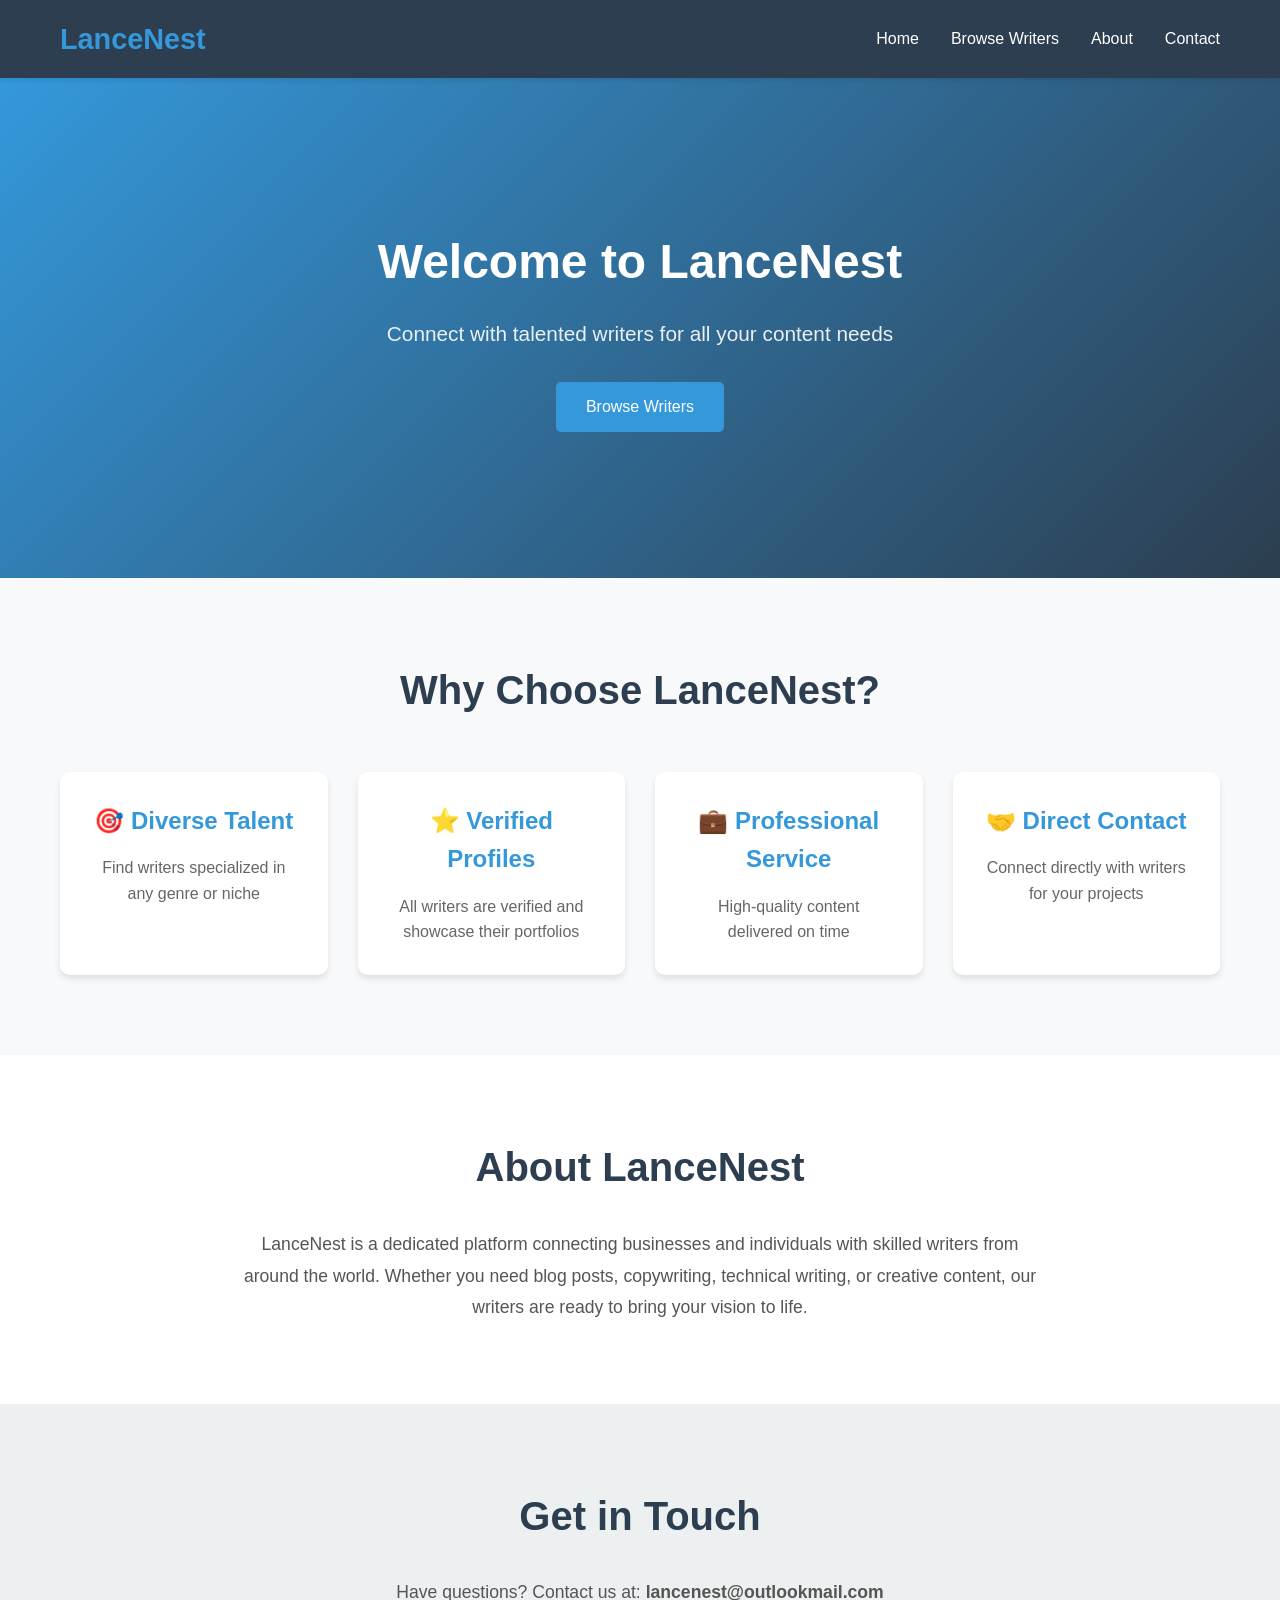
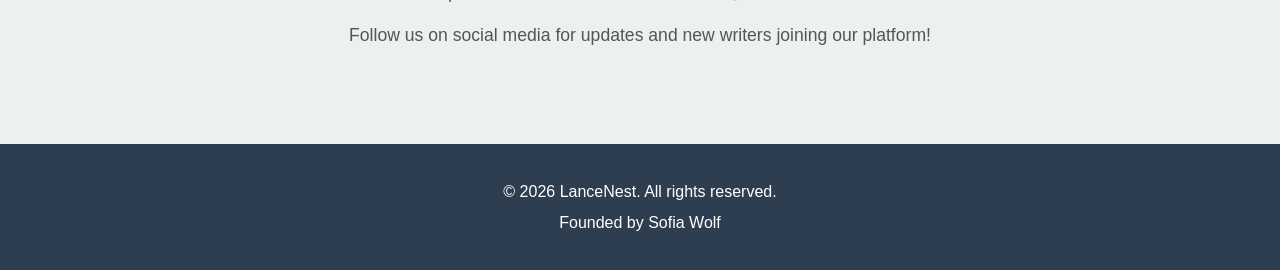
==== index.html @ f26f3355 "Initial LanceNest website - Complete freelancer platform for writers" ====
<!DOCTYPE html>
<html lang="en">
<head>
    <meta charset="UTF-8">
    <meta name="viewport" content="width=device-width, initial-scale=1.0">
    <title>LanceNest - Find Your Perfect Writer</title>
    <link rel="stylesheet" href="styles.css">
</head>
<body>
    <!-- Navigation -->
    <nav class="navbar">
        <div class="container">
            <div class="logo">LanceNest</div>
            <ul class="nav-links">
                <li><a href="#home">Home</a></li>
                <li><a href="writers.html">Browse Writers</a></li>
                <li><a href="#about">About</a></li>
                <li><a href="#contact">Contact</a></li>
            </ul>
        </div>
    </nav>

    <!-- Hero Section -->
    <section class="hero" id="home">
        <div class="hero-content">
            <h1>Welcome to LanceNest</h1>
            <p>Connect with talented writers for all your content needs</p>
            <a href="writers.html" class="btn btn-primary">Browse Writers</a>
        </div>
    </section>

    <!-- Features Section -->
    <section class="features">
        <div class="container">
            <h2>Why Choose LanceNest?</h2>
            <div class="features-grid">
                <div class="feature-card">
                    <h3>🎯 Diverse Talent</h3>
                    <p>Find writers specialized in any genre or niche</p>
                </div>
                <div class="feature-card">
                    <h3>⭐ Verified Profiles</h3>
                    <p>All writers are verified and showcase their portfolios</p>
                </div>
                <div class="feature-card">
                    <h3>💼 Professional Service</h3>
                    <p>High-quality content delivered on time</p>
                </div>
                <div class="feature-card">
                    <h3>🤝 Direct Contact</h3>
                    <p>Connect directly with writers for your projects</p>
                </div>
            </div>
        </div>
    </section>

    <!-- About Section -->
    <section class="about" id="about">
        <div class="container">
            <h2>About LanceNest</h2>
            <p>LanceNest is a dedicated platform connecting businesses and individuals with skilled writers from around the world. Whether you need blog posts, copywriting, technical writing, or creative content, our writers are ready to bring your vision to life.</p>
        </div>
    </section>

    <!-- Contact Section -->
    <section class="contact" id="contact">
        <div class="container">
            <h2>Get in Touch</h2>
            <p>Have questions? Contact us at: <strong>lancenest@outlookmail.com</strong></p>
            <p>Follow us on social media for updates and new writers joining our platform!</p>
        </div>
    </section>

    <!-- Footer -->
    <footer class="footer">
        <div class="container">
            <p>&copy; 2026 LanceNest. All rights reserved.</p>
            <p>Founded by Sofia Wolf</p>
        </div>
    </footer>
</body>
</html>
---- styles.css ----
* {
    margin: 0;
    padding: 0;
    box-sizing: border-box;
}

body {
    font-family: 'Segoe UI', Tahoma, Geneva, Verdana, sans-serif;
    line-height: 1.6;
    color: #333;
}

.container {
    max-width: 1200px;
    margin: 0 auto;
    padding: 0 20px;
}

/* Navigation */
.navbar {
    background-color: #2c3e50;
    color: white;
    padding: 1rem 0;
    position: sticky;
    top: 0;
    z-index: 100;
    box-shadow: 0 2px 5px rgba(0,0,0,0.1);
}

.navbar .container {
    display: flex;
    justify-content: space-between;
    align-items: center;
}

.logo {
    font-size: 1.8rem;
    font-weight: bold;
    color: #3498db;
}

.nav-links {
    display: flex;
    list-style: none;
    gap: 2rem;
}

.nav-links a {
    color: white;
    text-decoration: none;
    transition: color 0.3s;
}

.nav-links a:hover {
    color: #3498db;
}

/* Hero Section */
.hero {
    background: linear-gradient(135deg, #3498db 0%, #2c3e50 100%);
    color: white;
    padding: 100px 20px;
    text-align: center;
    min-height: 500px;
    display: flex;
    align-items: center;
    justify-content: center;
}

.hero-content h1 {
    font-size: 3rem;
    margin-bottom: 1rem;
}

.hero-content p {
    font-size: 1.3rem;
    margin-bottom: 2rem;
    opacity: 0.9;
}

/* Buttons */
.btn {
    padding: 12px 30px;
    border: none;
    border-radius: 5px;
    cursor: pointer;
    text-decoration: none;
    font-size: 1rem;
    transition: all 0.3s;
    display: inline-block;
}

.btn-primary {
    background-color: #3498db;
    color: white;
}

.btn-primary:hover {
    background-color: #2980b9;
    transform: translateY(-2px);
}

.btn-secondary {
    background-color: #e74c3c;
    color: white;
}

.btn-secondary:hover {
    background-color: #c0392b;
}

/* Features Section */
.features {
    padding: 80px 20px;
    background-color: #f8f9fa;
}

.features h2 {
    text-align: center;
    font-size: 2.5rem;
    margin-bottom: 50px;
    color: #2c3e50;
}

.features-grid {
    display: grid;
    grid-template-columns: repeat(auto-fit, minmax(250px, 1fr));
    gap: 30px;
}

.feature-card {
    background: white;
    padding: 30px;
    border-radius: 10px;
    text-align: center;
    box-shadow: 0 4px 6px rgba(0,0,0,0.1);
    transition: transform 0.3s;
}

.feature-card:hover {
    transform: translateY(-10px);
}

.feature-card h3 {
    font-size: 1.5rem;
    margin-bottom: 15px;
    color: #3498db;
}

.feature-card p {
    color: #666;
}

/* About Section */
.about {
    padding: 80px 20px;
    background-color: white;
    text-align: center;
}

.about h2 {
    font-size: 2.5rem;
    margin-bottom: 30px;
    color: #2c3e50;
}

.about p {
    font-size: 1.1rem;
    color: #555;
    max-width: 800px;
    margin: 0 auto;
    line-height: 1.8;
}

/* Contact Section */
.contact {
    padding: 80px 20px;
    background-color: #ecf0f1;
    text-align: center;
}

.contact h2 {
    font-size: 2.5rem;
    margin-bottom: 30px;
    color: #2c3e50;
}

.contact p {
    font-size: 1.1rem;
    color: #555;
    margin-bottom: 15px;
}

/* Search Section */
.search-section {
    padding: 40px 20px;
    background-color: #f8f9fa;
    text-align: center;
}

.search-section h1 {
    font-size: 2.5rem;
    margin-bottom: 30px;
    color: #2c3e50;
}

.search-box {
    display: flex;
    gap: 10px;
    justify-content: center;
    flex-wrap: wrap;
    max-width: 800px;
    margin: 0 auto;
}

.search-input,
.category-filter {
    padding: 12px 20px;
    border: 2px solid #ddd;
    border-radius: 5px;
    font-size: 1rem;
    transition: border-color 0.3s;
}

.search-input {
    flex: 1;
    min-width: 200px;
}

.search-input:focus,
.category-filter:focus {
    outline: none;
    border-color: #3498db;
}

/* Writers Section */
.writers-section {
    padding: 40px 20px;
    min-height: 400px;
}

.writers-grid {
    display: grid;
    grid-template-columns: repeat(auto-fill, minmax(300px, 1fr));
    gap: 30px;
}

.writer-card {
    background: white;
    border-radius: 10px;
    box-shadow: 0 4px 6px rgba(0,0,0,0.1);
    overflow: hidden;
    transition: transform 0.3s, box-shadow 0.3s;
}

.writer-card:hover {
    transform: translateY(-10px);
    box-shadow: 0 8px 12px rgba(0,0,0,0.15);
}

.writer-header {
    background: linear-gradient(135deg, #3498db 0%, #2c3e50 100%);
    color: white;
    padding: 30px 20px;
    text-align: center;
}

.writer-avatar {
    width: 80px;
    height: 80px;
    border-radius: 50%;
    background-color: #ecf0f1;
    margin: 0 auto 15px;
    display: flex;
    align-items: center;
    justify-content: center;
    font-size: 2.5rem;
}

.writer-name {
    font-size: 1.5rem;
    margin-bottom: 5px;
}

.writer-specialty {
    font-size: 0.9rem;
    opacity: 0.9;
    font-weight: 500;
}

.writer-body {
    padding: 20px;
}

.writer-bio {
    color: #666;
    font-size: 0.95rem;
    margin-bottom: 15px;
    line-height: 1.6;
}

.writer-info {
    margin-bottom: 15px;
    padding-bottom: 15px;
    border-bottom: 1px solid #eee;
}

.writer-info label {
    font-weight: bold;
    color: #2c3e50;
    display: block;
    margin-bottom: 5px;
}

.writer-info span {
    color: #555;
}

.writer-categories {
    margin-bottom: 15px;
}

.category-tag {
    display: inline-block;
    background-color: #ecf0f1;
    color: #2c3e50;
    padding: 5px 12px;
    border-radius: 20px;
    font-size: 0.85rem;
    margin-right: 5px;
    margin-bottom: 5px;
}

.writer-footer {
    display: flex;
    gap: 10px;
    padding-top: 15px;
    border-top: 1px solid #eee;
}

.btn-contact {
    flex: 1;
    padding: 10px;
    text-align: center;
    font-size: 0.9rem;
}

.btn-contact a {
    text-decoration: none;
    color: white;
}

/* Footer */
.footer {
    background-color: #2c3e50;
    color: white;
    text-align: center;
    padding: 30px 20px;
}

.footer p {
    margin: 5px 0;
}

/* Responsive Design */
@media (max-width: 768px) {
    .hero-content h1 {
        font-size: 2rem;
    }

    .nav-links {
        gap: 1rem;
    }

    .search-box {
        flex-direction: column;
    }

    .search-input {
        min-width: 100%;
    }

    .writers-grid {
        grid-template-columns: 1fr;
    }
}
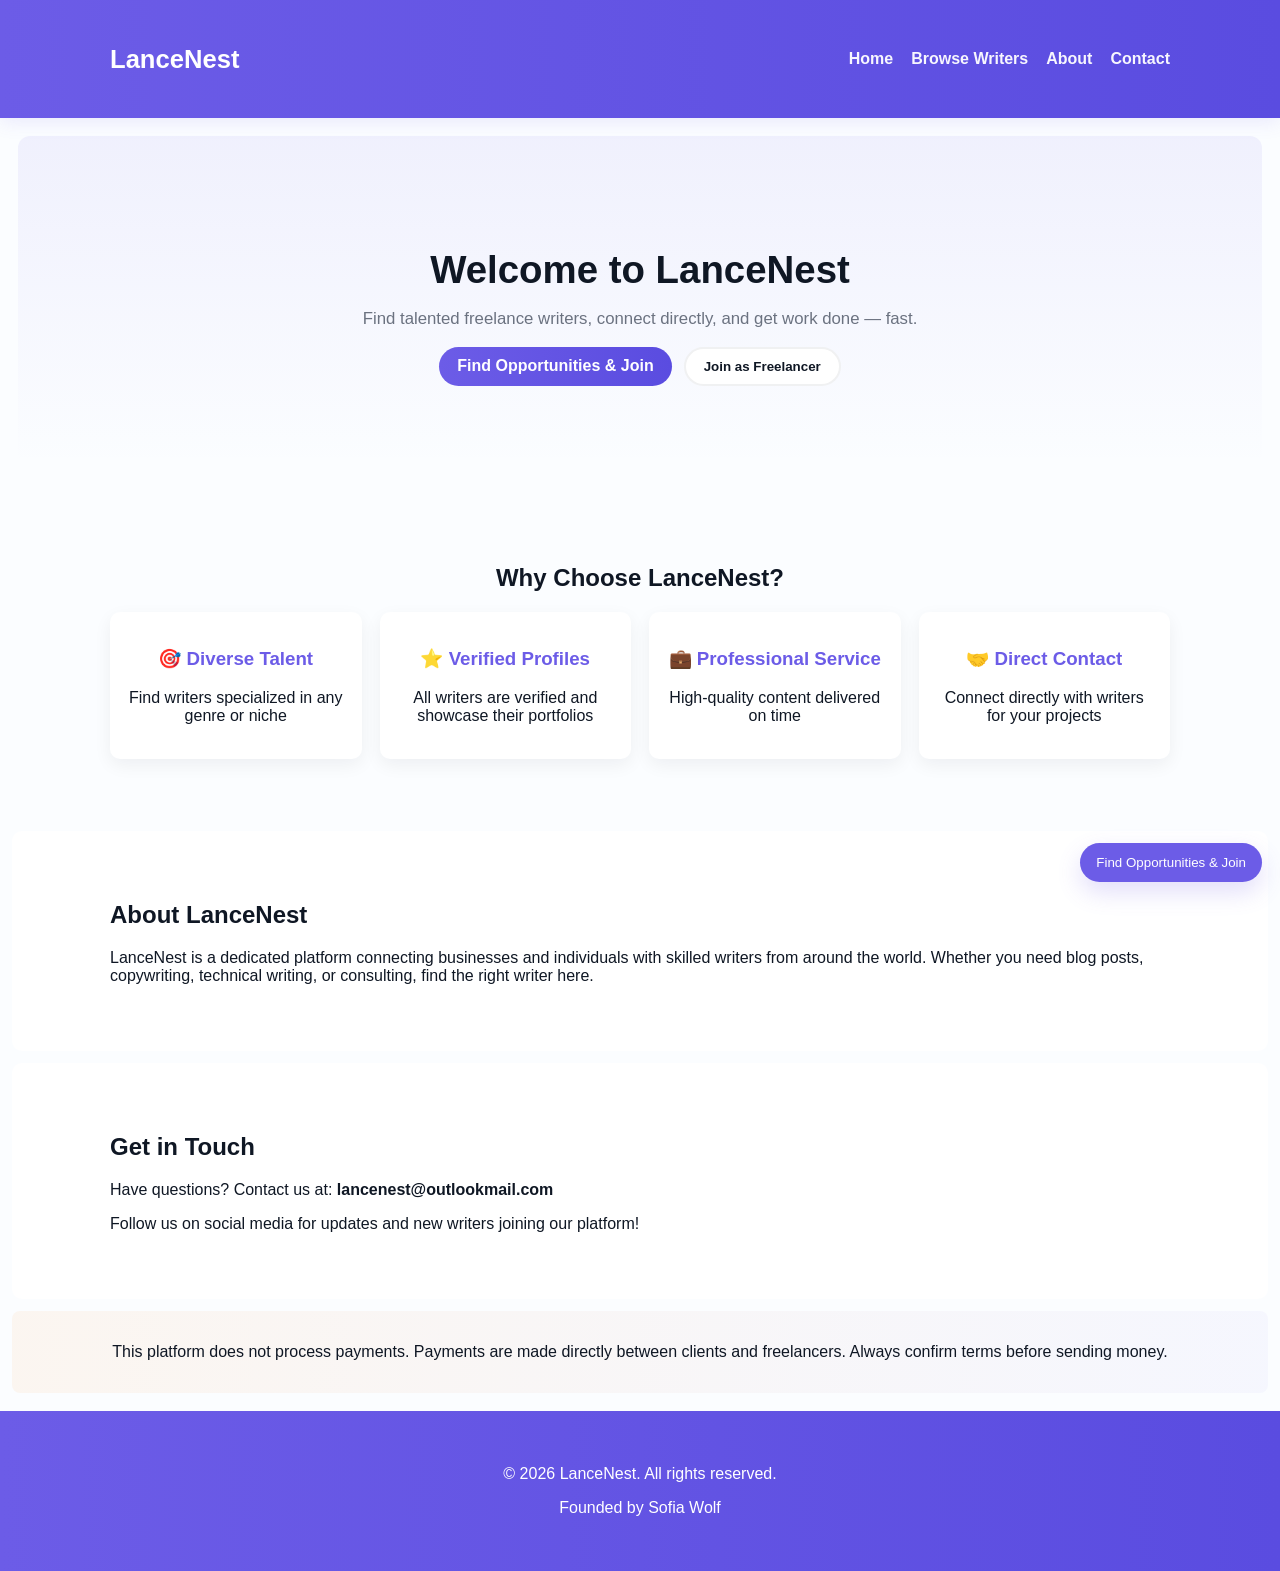
==== commit ca7ab7c5: "Add freelancer-themed hero, floating CTA, signup and contact modals, payment-methods UI, disclaimer " ====
--- a/index.html
+++ b/index.html
@@ -24,8 +24,11 @@
     <section class="hero" id="home">
         <div class="hero-content">
             <h1>Welcome to LanceNest</h1>
-            <p>Connect with talented writers for all your content needs</p>
-            <a href="writers.html" class="btn btn-primary">Browse Writers</a>
+            <p class="lead">Find talented freelance writers, connect directly, and get work done — fast.</p>
+            <div class="hero-ctas">
+                <a href="writers.html" class="btn btn-primary">Find Opportunities &amp; Join</a>
+                <button class="btn btn-ghost" id="cta-signup">Join as Freelancer</button>
+            </div>
         </div>
     </section>
 
@@ -58,7 +61,7 @@
     <section class="about" id="about">
         <div class="container">
             <h2>About LanceNest</h2>
-            <p>LanceNest is a dedicated platform connecting businesses and individuals with skilled writers from around the world. Whether you need blog posts, copywriting, technical writing, or creative content, our writers are ready to bring your vision to life.</p>
+            <p>LanceNest is a dedicated platform connecting businesses and individuals with skilled writers from around the world. Whether you need blog posts, copywriting, technical writing, or consulting, find the right writer here.</p>
         </div>
     </section>
 
@@ -71,6 +74,11 @@
         </div>
     </section>
 
+    <!-- Disclaimer Banner -->
+    <div class="disclaimer-banner">
+        <div class="container">This platform does not process payments. Payments are made directly between clients and freelancers. Always confirm terms before sending money.</div>
+    </div>
+
     <!-- Footer -->
     <footer class="footer">
         <div class="container">
@@ -78,5 +86,28 @@
             <p>Founded by Sofia Wolf</p>
         </div>
     </footer>
+
+    <!-- Floating CTA -->
+    <button id="float-cta" aria-label="Find Opportunities & Join">Find Opportunities &amp; Join</button>
+
+    <!-- Signup Modal (client-side only placeholder) -->
+    <div id="signup-modal" class="modal" aria-hidden="true">
+      <div class="modal-content" role="dialog" aria-modal="true" aria-labelledby="signup-title">
+        <button class="modal-close" id="signup-close">×</button>
+        <h3 id="signup-title">Join LanceNest</h3>
+        <p>Sign up to find opportunities or list your services. (This is a placeholder signup form.)</p>
+        <form id="signup-form">
+          <label>Email (we will contact you):</label>
+          <input type="email" id="signup-email" required placeholder="your@email.com">
+          <input type="hidden" id="signup-role" value="freelancer">
+          <div style="margin-top:12px;display:flex;gap:8px;">
+            <button type="submit" class="btn btn-primary">Join</button>
+            <button type="button" class="btn btn-ghost" id="signup-cancel">Cancel</button>
+          </div>
+        </form>
+      </div>
+    </div>
+
+    <script src="script.js"></script>
 </body>
-</html>+</html>
--- a/styles.css
+++ b/styles.css
@@ -1,386 +1,82 @@
-* {
-    margin: 0;
-    padding: 0;
-    box-sizing: border-box;
+/* Theme variables */
+:root{
+  --primary:#6C5CE7; /* indigo */
+  --accent:#FF9F43;  /* warm orange */
+  --text:#0F1724;
+  --muted:#6B7280;
+  --bg:#FBFDFF;
 }
-
-body {
-    font-family: 'Segoe UI', Tahoma, Geneva, Verdana, sans-serif;
-    line-height: 1.6;
-    color: #333;
-}
-
-.container {
-    max-width: 1200px;
-    margin: 0 auto;
-    padding: 0 20px;
-}
+*{box-sizing:border-box}
+body{font-family: 'Segoe UI', Tahoma, Geneva, Verdana, sans-serif;margin:0;color:var(--text);background:var(--bg);-webkit-font-smoothing:antialiased}
+.container{max-width:1100px;margin:0 auto;padding:20px}
 
 /* Navigation */
-.navbar {
-    background-color: #2c3e50;
-    color: white;
-    padding: 1rem 0;
-    position: sticky;
-    top: 0;
-    z-index: 100;
-    box-shadow: 0 2px 5px rgba(0,0,0,0.1);
-}
+.navbar{background:linear-gradient(90deg,var(--primary),#5a4ce0);color:white;padding:14px 0;position:sticky;top:0;z-index:100;box-shadow:0 4px 18px rgba(108,92,231,0.12)}
+.navbar .container{display:flex;justify-content:space-between;align-items:center}
+.logo{font-size:1.6rem;font-weight:800;color:white}
+.nav-links{display:flex;list-style:none;gap:18px}
+.nav-links a{color:rgba(255,255,255,0.95);text-decoration:none;font-weight:600}
 
-.navbar .container {
-    display: flex;
-    justify-content: space-between;
-    align-items: center;
-}
+/* Hero */
+.hero{padding:80px 20px;border-radius:12px;margin:18px;background-image:linear-gradient(180deg,rgba(108,92,231,0.08),transparent);display:flex;align-items:center;justify-content:center}
+.hero-content{text-align:center}
+.hero-content h1{font-size:2.4rem;margin-bottom:10px}
+.lead{color:var(--muted);font-size:1.05rem;margin-bottom:18px}
+.hero-ctas{display:flex;gap:12px;justify-content:center}
+.btn{padding:10px 18px;border-radius:999px;border:none;cursor:pointer;text-decoration:none;font-weight:700}
+.btn-primary{background:linear-gradient(90deg,var(--primary),#5a4ce0);color:white}
+.btn-ghost{background:white;color:var(--text);border:2px solid rgba(15,23,36,0.06)}
 
-.logo {
-    font-size: 1.8rem;
-    font-weight: bold;
-    color: #3498db;
-}
+/* Features */
+.features{padding:40px 20px;background:transparent}
+.features h2{text-align:center;color:var(--text);margin-bottom:20px}
+.features-grid{display:grid;grid-template-columns:repeat(auto-fit,minmax(220px,1fr));gap:18px}
+.feature-card{background:white;padding:18px;border-radius:10px;box-shadow:0 6px 18px rgba(15,23,36,0.06);text-align:center}
+.feature-card h3{color:var(--primary)}
 
-.nav-links {
-    display: flex;
-    list-style: none;
-    gap: 2rem;
-}
+/* About/Contact */
+.about,.contact{padding:30px 20px;background:white;margin:12px;border-radius:10px}
 
-.nav-links a {
-    color: white;
-    text-decoration: none;
-    transition: color 0.3s;
-}
+/* Disclaimer banner */
+.disclaimer-banner{background:linear-gradient(90deg,rgba(255,159,67,0.08),rgba(108,92,231,0.04));color:var(--text);padding:12px 0;text-align:center;margin:12px;border-radius:8px}
 
-.nav-links a:hover {
-    color: #3498db;
-}
+/* Floating CTA */
+#float-cta{position:fixed;right:18px;bottom:18px;padding:12px 16px;border-radius:999px;background:var(--primary);color:white;border:none;box-shadow:0 10px 24px rgba(108,92,231,0.2);cursor:pointer;z-index:999}
+#float-cta:focus{outline:3px solid rgba(255,159,67,0.15)}
 
-/* Hero Section */
-.hero {
-    background: linear-gradient(135deg, #3498db 0%, #2c3e50 100%);
-    color: white;
-    padding: 100px 20px;
-    text-align: center;
-    min-height: 500px;
-    display: flex;
-    align-items: center;
-    justify-content: center;
-}
+/* Writers / cards (existing styles kept but slightly tuned) */
+.writers-section{padding:20px}
+.writers-grid{display:grid;grid-template-columns:repeat(auto-fill,minmax(300px,1fr));gap:20px}
+.writer-card{background:white;border-radius:10px;overflow:hidden;box-shadow:0 8px 20px rgba(15,23,36,0.06)}
+.writer-header{background:linear-gradient(135deg,var(--primary),#5a4ce0);color:white;padding:20px;text-align:center}
+.writer-avatar{width:80px;height:80px;border-radius:50%;background:rgba(255,255,255,0.12);margin:0 auto 12px;display:flex;align-items:center;justify-content:center;font-size:2rem}
+.writer-name{font-size:1.2rem;font-weight:700}
+.writer-body{padding:16px}
+.category-tag{background:#f1f5f9;padding:6px 10px;border-radius:999px;font-size:0.85rem;margin-right:6px}
+.writer-footer{display:flex;gap:8px}
+.btn-contact{flex:1;padding:10px;border-radius:8px}
 
-.hero-content h1 {
-    font-size: 3rem;
-    margin-bottom: 1rem;
-}
+/* Payment methods (modal content will show these) */
+.payments-list{list-style:none;padding:0;margin:0}
+.payments-list li{padding:8px 0;border-bottom:1px dashed #eee}
+.payment-label{font-weight:700;color:var(--text);display:block}
+.payment-note{color:var(--muted);font-size:0.95rem}
 
-.hero-content p {
-    font-size: 1.3rem;
-    margin-bottom: 2rem;
-    opacity: 0.9;
-}
+/* Modal */
+.modal{position:fixed;inset:0;display:none;align-items:center;justify-content:center;background:rgba(15,23,36,0.45);z-index:1000}
+.modal[aria-hidden="false"]{display:flex}
+.modal-content{background:white;padding:20px;width:min(720px,95%);border-radius:10px;position:relative}
+.modal-close{position:absolute;right:10px;top:8px;border:none;background:transparent;font-size:22px;cursor:pointer}
 
-/* Buttons */
-.btn {
-    padding: 12px 30px;
-    border: none;
-    border-radius: 5px;
-    cursor: pointer;
-    text-decoration: none;
-    font-size: 1rem;
-    transition: all 0.3s;
-    display: inline-block;
-}
-
-.btn-primary {
-    background-color: #3498db;
-    color: white;
-}
-
-.btn-primary:hover {
-    background-color: #2980b9;
-    transform: translateY(-2px);
-}
-
-.btn-secondary {
-    background-color: #e74c3c;
-    color: white;
-}
-
-.btn-secondary:hover {
-    background-color: #c0392b;
-}
-
-/* Features Section */
-.features {
-    padding: 80px 20px;
-    background-color: #f8f9fa;
-}
-
-.features h2 {
-    text-align: center;
-    font-size: 2.5rem;
-    margin-bottom: 50px;
-    color: #2c3e50;
-}
-
-.features-grid {
-    display: grid;
-    grid-template-columns: repeat(auto-fit, minmax(250px, 1fr));
-    gap: 30px;
-}
-
-.feature-card {
-    background: white;
-    padding: 30px;
-    border-radius: 10px;
-    text-align: center;
-    box-shadow: 0 4px 6px rgba(0,0,0,0.1);
-    transition: transform 0.3s;
-}
-
-.feature-card:hover {
-    transform: translateY(-10px);
-}
-
-.feature-card h3 {
-    font-size: 1.5rem;
-    margin-bottom: 15px;
-    color: #3498db;
-}
-
-.feature-card p {
-    color: #666;
-}
-
-/* About Section */
-.about {
-    padding: 80px 20px;
-    background-color: white;
-    text-align: center;
-}
-
-.about h2 {
-    font-size: 2.5rem;
-    margin-bottom: 30px;
-    color: #2c3e50;
-}
-
-.about p {
-    font-size: 1.1rem;
-    color: #555;
-    max-width: 800px;
-    margin: 0 auto;
-    line-height: 1.8;
-}
-
-/* Contact Section */
-.contact {
-    padding: 80px 20px;
-    background-color: #ecf0f1;
-    text-align: center;
-}
-
-.contact h2 {
-    font-size: 2.5rem;
-    margin-bottom: 30px;
-    color: #2c3e50;
-}
-
-.contact p {
-    font-size: 1.1rem;
-    color: #555;
-    margin-bottom: 15px;
-}
-
-/* Search Section */
-.search-section {
-    padding: 40px 20px;
-    background-color: #f8f9fa;
-    text-align: center;
-}
-
-.search-section h1 {
-    font-size: 2.5rem;
-    margin-bottom: 30px;
-    color: #2c3e50;
-}
-
-.search-box {
-    display: flex;
-    gap: 10px;
-    justify-content: center;
-    flex-wrap: wrap;
-    max-width: 800px;
-    margin: 0 auto;
-}
-
-.search-input,
-.category-filter {
-    padding: 12px 20px;
-    border: 2px solid #ddd;
-    border-radius: 5px;
-    font-size: 1rem;
-    transition: border-color 0.3s;
-}
-
-.search-input {
-    flex: 1;
-    min-width: 200px;
-}
-
-.search-input:focus,
-.category-filter:focus {
-    outline: none;
-    border-color: #3498db;
-}
-
-/* Writers Section */
-.writers-section {
-    padding: 40px 20px;
-    min-height: 400px;
-}
-
-.writers-grid {
-    display: grid;
-    grid-template-columns: repeat(auto-fill, minmax(300px, 1fr));
-    gap: 30px;
-}
-
-.writer-card {
-    background: white;
-    border-radius: 10px;
-    box-shadow: 0 4px 6px rgba(0,0,0,0.1);
-    overflow: hidden;
-    transition: transform 0.3s, box-shadow 0.3s;
-}
-
-.writer-card:hover {
-    transform: translateY(-10px);
-    box-shadow: 0 8px 12px rgba(0,0,0,0.15);
-}
-
-.writer-header {
-    background: linear-gradient(135deg, #3498db 0%, #2c3e50 100%);
-    color: white;
-    padding: 30px 20px;
-    text-align: center;
-}
-
-.writer-avatar {
-    width: 80px;
-    height: 80px;
-    border-radius: 50%;
-    background-color: #ecf0f1;
-    margin: 0 auto 15px;
-    display: flex;
-    align-items: center;
-    justify-content: center;
-    font-size: 2.5rem;
-}
-
-.writer-name {
-    font-size: 1.5rem;
-    margin-bottom: 5px;
-}
-
-.writer-specialty {
-    font-size: 0.9rem;
-    opacity: 0.9;
-    font-weight: 500;
-}
-
-.writer-body {
-    padding: 20px;
-}
-
-.writer-bio {
-    color: #666;
-    font-size: 0.95rem;
-    margin-bottom: 15px;
-    line-height: 1.6;
-}
-
-.writer-info {
-    margin-bottom: 15px;
-    padding-bottom: 15px;
-    border-bottom: 1px solid #eee;
-}
-
-.writer-info label {
-    font-weight: bold;
-    color: #2c3e50;
-    display: block;
-    margin-bottom: 5px;
-}
-
-.writer-info span {
-    color: #555;
-}
-
-.writer-categories {
-    margin-bottom: 15px;
-}
-
-.category-tag {
-    display: inline-block;
-    background-color: #ecf0f1;
-    color: #2c3e50;
-    padding: 5px 12px;
-    border-radius: 20px;
-    font-size: 0.85rem;
-    margin-right: 5px;
-    margin-bottom: 5px;
-}
-
-.writer-footer {
-    display: flex;
-    gap: 10px;
-    padding-top: 15px;
-    border-top: 1px solid #eee;
-}
-
-.btn-contact {
-    flex: 1;
-    padding: 10px;
-    text-align: center;
-    font-size: 0.9rem;
-}
-
-.btn-contact a {
-    text-decoration: none;
-    color: white;
-}
+/* Contact modal specifics */
+.contact-cta{display:flex;gap:8px;margin-top:12px}
 
 /* Footer */
-.footer {
-    background-color: #2c3e50;
-    color: white;
-    text-align: center;
-    padding: 30px 20px;
+.footer{background:linear-gradient(90deg,var(--primary),#5a4ce0);color:white;padding:18px;text-align:center;margin-top:18px}
+
+/* Responsive */
+@media (max-width:768px){
+  .hero-content h1{font-size:1.6rem}
+  .hero-ctas{flex-direction:column}
+  #float-cta{right:12px;bottom:12px;padding:10px 12px}
 }
-
-.footer p {
-    margin: 5px 0;
-}
-
-/* Responsive Design */
-@media (max-width: 768px) {
-    .hero-content h1 {
-        font-size: 2rem;
-    }
-
-    .nav-links {
-        gap: 1rem;
-    }
-
-    .search-box {
-        flex-direction: column;
-    }
-
-    .search-input {
-        min-width: 100%;
-    }
-
-    .writers-grid {
-        grid-template-columns: 1fr;
-    }
-}
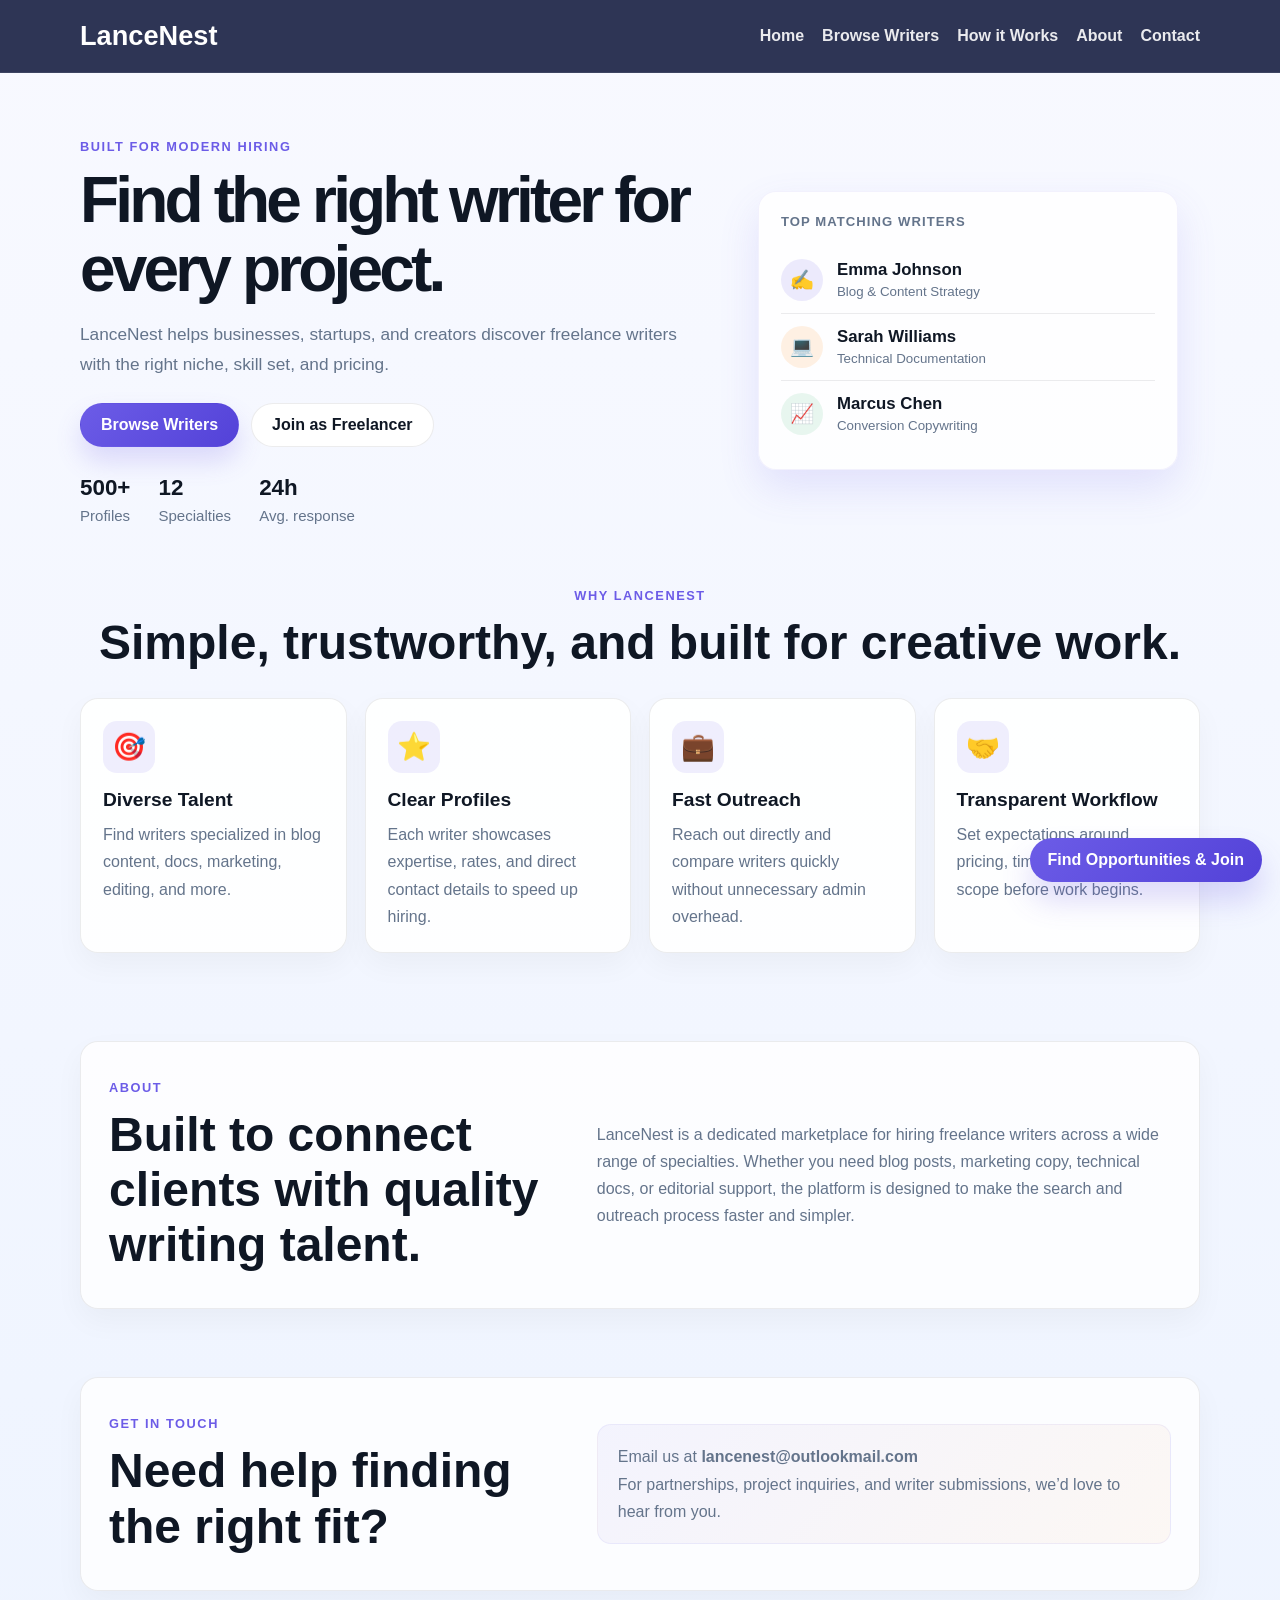
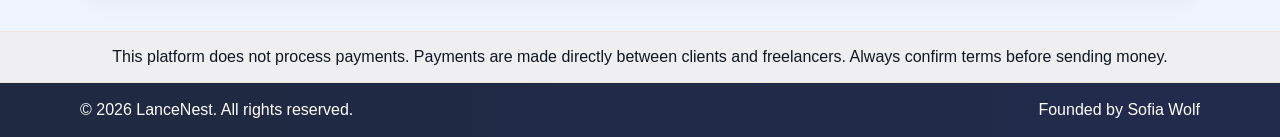
==== commit 377c15e3: "Refactor index.html for improved structure and accessibility Refactor HTML structure and improve acc" ====
--- a/index.html
+++ b/index.html
@@ -4,109 +4,190 @@
     <meta charset="UTF-8">
     <meta name="viewport" content="width=device-width, initial-scale=1.0">
     <title>LanceNest - Find Your Perfect Writer</title>
+    <meta name="description" content="LanceNest connects businesses and individuals with vetted freelance writers. Browse writers, view rates, and contact talent directly.">
+    <link rel="canonical" href="https://x-sofia.github.io/lancenest/">
+
+    <meta property="og:title" content="LanceNest — Freelance Writers Marketplace">
+    <meta property="og:description" content="Find and hire talented freelance writers for blogs, marketing, technical docs and more.">
+    <meta property="og:url" content="https://x-sofia.github.io/lancenest/">
+    <meta property="og:type" content="website">
+    <meta property="og:image" content="https://x-sofia.github.io/lancenest/og-image.png">
+
+    <meta name="twitter:card" content="summary_large_image">
+    <meta name="twitter:title" content="LanceNest — Freelance Writers Marketplace">
+    <meta name="twitter:description" content="Browse vetted freelance writers and hire the best talent for your projects.">
+    <meta name="google-site-verification" content="REPLACE_WITH_GOOGLE_VERIFICATION_CODE">
+
     <link rel="stylesheet" href="styles.css">
 </head>
 <body>
-    <!-- Navigation -->
     <nav class="navbar">
-        <div class="container">
-            <div class="logo">LanceNest</div>
+        <div class="container nav-wrap">
+            <div class="logo" aria-label="LanceNest home">LanceNest</div>
             <ul class="nav-links">
                 <li><a href="#home">Home</a></li>
                 <li><a href="writers.html">Browse Writers</a></li>
+                <li><a href="#how-it-works">How it Works</a></li>
                 <li><a href="#about">About</a></li>
                 <li><a href="#contact">Contact</a></li>
             </ul>
         </div>
     </nav>
 
-    <!-- Hero Section -->
-    <section class="hero" id="home">
-        <div class="hero-content">
-            <h1>Welcome to LanceNest</h1>
-            <p class="lead">Find talented freelance writers, connect directly, and get work done — fast.</p>
-            <div class="hero-ctas">
-                <a href="writers.html" class="btn btn-primary">Find Opportunities &amp; Join</a>
-                <button class="btn btn-ghost" id="cta-signup">Join as Freelancer</button>
-            </div>
-        </div>
-    </section>
+    <main>
+        <section class="hero" id="home">
+            <div class="container hero-layout">
+                <div class="hero-content">
+                    <span class="eyebrow">Built for modern hiring</span>
+                    <h1>Find the right writer for every project.</h1>
+                    <p class="lead">LanceNest helps businesses, startups, and creators discover freelance writers with the right niche, skill set, and pricing.</p>
 
-    <!-- Features Section -->
-    <section class="features">
-        <div class="container">
-            <h2>Why Choose LanceNest?</h2>
-            <div class="features-grid">
-                <div class="feature-card">
-                    <h3>🎯 Diverse Talent</h3>
-                    <p>Find writers specialized in any genre or niche</p>
+                    <div class="hero-ctas">
+                        <a href="writers.html" class="btn btn-primary">Browse Writers</a>
+                        <button class="btn btn-secondary" id="cta-signup" type="button">Join as Freelancer</button>
+                    </div>
+
+                    <div class="trust-row" aria-label="Platform stats">
+                        <div>
+                            <strong>500+</strong>
+                            <span>Profiles</span>
+                        </div>
+                        <div>
+                            <strong>12</strong>
+                            <span>Specialties</span>
+                        </div>
+                        <div>
+                            <strong>24h</strong>
+                            <span>Avg. response</span>
+                        </div>
+                    </div>
                 </div>
-                <div class="feature-card">
-                    <h3>⭐ Verified Profiles</h3>
-                    <p>All writers are verified and showcase their portfolios</p>
-                </div>
-                <div class="feature-card">
-                    <h3>💼 Professional Service</h3>
-                    <p>High-quality content delivered on time</p>
-                </div>
-                <div class="feature-card">
-                    <h3>🤝 Direct Contact</h3>
-                    <p>Connect directly with writers for your projects</p>
+
+                <div class="hero-panel" aria-label="Marketplace preview">
+                    <div class="mini-card">
+                        <span class="mini-label">Top matching writers</span>
+
+                        <div class="mini-profile">
+                            <div class="avatar avatar-1">✍️</div>
+                            <div>
+                                <strong>Emma Johnson</strong>
+                                <small>Blog &amp; Content Strategy</small>
+                            </div>
+                        </div>
+
+                        <div class="mini-profile">
+                            <div class="avatar avatar-2">💻</div>
+                            <div>
+                                <strong>Sarah Williams</strong>
+                                <small>Technical Documentation</small>
+                            </div>
+                        </div>
+
+                        <div class="mini-profile">
+                            <div class="avatar avatar-3">📈</div>
+                            <div>
+                                <strong>Marcus Chen</strong>
+                                <small>Conversion Copywriting</small>
+                            </div>
+                        </div>
+                    </div>
                 </div>
             </div>
-        </div>
-    </section>
+        </section>
 
-    <!-- About Section -->
-    <section class="about" id="about">
-        <div class="container">
-            <h2>About LanceNest</h2>
-            <p>LanceNest is a dedicated platform connecting businesses and individuals with skilled writers from around the world. Whether you need blog posts, copywriting, technical writing, or consulting, find the right writer here.</p>
-        </div>
-    </section>
+        <section class="features" id="how-it-works">
+            <div class="container">
+                <div class="section-heading">
+                    <span class="eyebrow">Why LanceNest</span>
+                    <h2>Simple, trustworthy, and built for creative work.</h2>
+                </div>
 
-    <!-- Contact Section -->
-    <section class="contact" id="contact">
-        <div class="container">
-            <h2>Get in Touch</h2>
-            <p>Have questions? Contact us at: <strong>lancenest@outlookmail.com</strong></p>
-            <p>Follow us on social media for updates and new writers joining our platform!</p>
-        </div>
-    </section>
+                <div class="features-grid">
+                    <article class="feature-card">
+                        <div class="feature-icon">🎯</div>
+                        <h3>Diverse Talent</h3>
+                        <p>Find writers specialized in blog content, docs, marketing, editing, and more.</p>
+                    </article>
 
-    <!-- Disclaimer Banner -->
+                    <article class="feature-card">
+                        <div class="feature-icon">⭐</div>
+                        <h3>Clear Profiles</h3>
+                        <p>Each writer showcases expertise, rates, and direct contact details to speed up hiring.</p>
+                    </article>
+
+                    <article class="feature-card">
+                        <div class="feature-icon">💼</div>
+                        <h3>Fast Outreach</h3>
+                        <p>Reach out directly and compare writers quickly without unnecessary admin overhead.</p>
+                    </article>
+
+                    <article class="feature-card">
+                        <div class="feature-icon">🤝</div>
+                        <h3>Transparent Workflow</h3>
+                        <p>Set expectations around pricing, timelines, and project scope before work begins.</p>
+                    </article>
+                </div>
+            </div>
+        </section>
+
+        <section class="about" id="about">
+            <div class="container about-wrap">
+                <div>
+                    <span class="eyebrow">About</span>
+                    <h2>Built to connect clients with quality writing talent.</h2>
+                </div>
+                <p>LanceNest is a dedicated marketplace for hiring freelance writers across a wide range of specialties. Whether you need blog posts, marketing copy, technical docs, or editorial support, the platform is designed to make the search and outreach process faster and simpler.</p>
+            </div>
+        </section>
+
+        <section class="contact" id="contact">
+            <div class="container contact-wrap">
+                <div>
+                    <span class="eyebrow">Get in touch</span>
+                    <h2>Need help finding the right fit?</h2>
+                </div>
+
+                <div class="contact-box">
+                    <p>Email us at <strong>lancenest@outlookmail.com</strong></p>
+                    <p>For partnerships, project inquiries, and writer submissions, we’d love to hear from you.</p>
+                </div>
+            </div>
+        </section>
+    </main>
+
     <div class="disclaimer-banner">
         <div class="container">This platform does not process payments. Payments are made directly between clients and freelancers. Always confirm terms before sending money.</div>
     </div>
 
-    <!-- Footer -->
     <footer class="footer">
-        <div class="container">
+        <div class="container footer-inner">
             <p>&copy; 2026 LanceNest. All rights reserved.</p>
             <p>Founded by Sofia Wolf</p>
         </div>
     </footer>
 
-    <!-- Floating CTA -->
-    <button id="float-cta" aria-label="Find Opportunities & Join">Find Opportunities &amp; Join</button>
+    <button id="float-cta" aria-label="Find opportunities and join" type="button">Find Opportunities &amp; Join</button>
 
-    <!-- Signup Modal (client-side only placeholder) -->
     <div id="signup-modal" class="modal" aria-hidden="true">
-      <div class="modal-content" role="dialog" aria-modal="true" aria-labelledby="signup-title">
-        <button class="modal-close" id="signup-close">×</button>
-        <h3 id="signup-title">Join LanceNest</h3>
-        <p>Sign up to find opportunities or list your services. (This is a placeholder signup form.)</p>
-        <form id="signup-form">
-          <label>Email (we will contact you):</label>
-          <input type="email" id="signup-email" required placeholder="your@email.com">
-          <input type="hidden" id="signup-role" value="freelancer">
-          <div style="margin-top:12px;display:flex;gap:8px;">
-            <button type="submit" class="btn btn-primary">Join</button>
-            <button type="button" class="btn btn-ghost" id="signup-cancel">Cancel</button>
-          </div>
-        </form>
-      </div>
+        <div class="modal-content" role="dialog" aria-modal="true" aria-labelledby="signup-title">
+            <button class="modal-close" id="signup-close" type="button" aria-label="Close signup form">×</button>
+            <h3 id="signup-title">Join LanceNest</h3>
+            <p>Sign up to discover opportunities or list your services.</p>
+
+            <form id="signup-form" novalidate>
+                <label for="signup-email">Email</label>
+                <input type="email" id="signup-email" name="email" required placeholder="your@email.com">
+                <input type="hidden" id="signup-role" value="freelancer">
+
+                <div class="form-actions">
+                    <button type="submit" class="btn btn-primary">Join</button>
+                    <button type="button" class="btn btn-secondary" id="signup-cancel">Cancel</button>
+                </div>
+            </form>
+        </div>
     </div>
+
+    <div id="toast" class="toast" aria-live="polite" aria-atomic="true"></div>
 
     <script src="script.js"></script>
 </body>
--- a/styles.css
+++ b/styles.css
@@ -1,82 +1,728 @@
 /* Theme variables */
-:root{
-  --primary:#6C5CE7; /* indigo */
-  --accent:#FF9F43;  /* warm orange */
-  --text:#0F1724;
-  --muted:#6B7280;
-  --bg:#FBFDFF;
-}
-*{box-sizing:border-box}
-body{font-family: 'Segoe UI', Tahoma, Geneva, Verdana, sans-serif;margin:0;color:var(--text);background:var(--bg);-webkit-font-smoothing:antialiased}
-.container{max-width:1100px;margin:0 auto;padding:20px}
+:root {
+  --primary: #6c5ce7;
+  --primary-dark: #5342d8;
+  --accent: #ff9f43;
+  --text: #0f1724;
+  --muted: #64748b;
+  --bg: #f5f7ff;
+  --panel: #ffffff;
+  --soft: #eef2ff;
+  --line: rgba(15, 23, 36, 0.08);
+  --shadow: 0 18px 40px rgba(108, 92, 231, 0.14);
+  --radius: 18px;
+}
+
+* {
+  box-sizing: border-box;
+}
+
+html {
+  scroll-behavior: smooth;
+}
+
+body {
+  margin: 0;
+  font-family: "Segoe UI", Tahoma, Geneva, Verdana, sans-serif;
+  background: linear-gradient(180deg, #f8f9ff 0%, #eef4ff 100%);
+  color: var(--text);
+  -webkit-font-smoothing: antialiased;
+}
+
+a {
+  color: inherit;
+}
+
+button,
+input,
+select {
+  font: inherit;
+}
+
+.container {
+  width: min(1120px, calc(100% - 32px));
+  margin: 0 auto;
+}
+
+.narrow-container {
+  width: min(840px, calc(100% - 32px));
+}
+
+.eyebrow {
+  display: inline-block;
+  margin-bottom: 12px;
+  font-size: 0.8rem;
+  letter-spacing: 0.12em;
+  text-transform: uppercase;
+  color: var(--primary);
+  font-weight: 700;
+}
+
+.section-heading {
+  text-align: center;
+  margin-bottom: 28px;
+}
+
+.section-heading h2,
+.about h2,
+.contact h2,
+.search-section h1 {
+  margin: 0;
+  font-size: clamp(2rem, 4vw, 3rem);
+  line-height: 1.15;
+}
 
 /* Navigation */
-.navbar{background:linear-gradient(90deg,var(--primary),#5a4ce0);color:white;padding:14px 0;position:sticky;top:0;z-index:100;box-shadow:0 4px 18px rgba(108,92,231,0.12)}
-.navbar .container{display:flex;justify-content:space-between;align-items:center}
-.logo{font-size:1.6rem;font-weight:800;color:white}
-.nav-links{display:flex;list-style:none;gap:18px}
-.nav-links a{color:rgba(255,255,255,0.95);text-decoration:none;font-weight:600}
+.navbar {
+  position: sticky;
+  top: 0;
+  z-index: 20;
+  background: rgba(24, 32, 67, 0.9);
+  backdrop-filter: blur(12px);
+  border-bottom: 1px solid rgba(255, 255, 255, 0.08);
+}
+
+.nav-wrap {
+  display: flex;
+  align-items: center;
+  justify-content: space-between;
+  min-height: 72px;
+}
+
+.logo {
+  font-size: 1.7rem;
+  font-weight: 800;
+  color: white;
+}
+
+.nav-links {
+  display: flex;
+  align-items: center;
+  gap: 18px;
+  list-style: none;
+  margin: 0;
+  padding: 0;
+}
+
+.nav-links a {
+  color: rgba(255, 255, 255, 0.9);
+  text-decoration: none;
+  font-weight: 600;
+  transition: opacity 0.2s ease;
+}
+
+.nav-links a:hover,
+.nav-links a:focus-visible {
+  opacity: 0.8;
+}
 
 /* Hero */
-.hero{padding:80px 20px;border-radius:12px;margin:18px;background-image:linear-gradient(180deg,rgba(108,92,231,0.08),transparent);display:flex;align-items:center;justify-content:center}
-.hero-content{text-align:center}
-.hero-content h1{font-size:2.4rem;margin-bottom:10px}
-.lead{color:var(--muted);font-size:1.05rem;margin-bottom:18px}
-.hero-ctas{display:flex;gap:12px;justify-content:center}
-.btn{padding:10px 18px;border-radius:999px;border:none;cursor:pointer;text-decoration:none;font-weight:700}
-.btn-primary{background:linear-gradient(90deg,var(--primary),#5a4ce0);color:white}
-.btn-ghost{background:white;color:var(--text);border:2px solid rgba(15,23,36,0.06)}
+.hero {
+  padding: 64px 0 32px;
+}
+
+.hero-layout {
+  display: grid;
+  grid-template-columns: 1.15fr 0.85fr;
+  align-items: center;
+  gap: 28px;
+}
+
+.hero-content h1 {
+  margin: 0 0 16px;
+  font-size: clamp(2.6rem, 5vw, 4.6rem);
+  line-height: 1.08;
+  letter-spacing: -0.06em;
+}
+
+.lead {
+  max-width: 620px;
+  color: var(--muted);
+  font-size: 1.08rem;
+  line-height: 1.7;
+  margin: 0 0 24px;
+}
+
+.hero-ctas,
+.form-actions,
+.contact-cta {
+  display: flex;
+  gap: 12px;
+  flex-wrap: wrap;
+}
+
+.btn {
+  display: inline-flex;
+  align-items: center;
+  justify-content: center;
+  border-radius: 999px;
+  border: 1px solid transparent;
+  padding: 12px 20px;
+  font-weight: 700;
+  text-decoration: none;
+  transition: transform 0.18s ease, box-shadow 0.18s ease, background 0.18s ease;
+  cursor: pointer;
+}
+
+.btn:hover,
+.btn:focus-visible {
+  transform: translateY(-1px);
+}
+
+.btn-primary {
+  background: linear-gradient(135deg, var(--primary), var(--primary-dark));
+  color: white;
+  box-shadow: 0 14px 26px rgba(108, 92, 231, 0.2);
+}
+
+.btn-secondary {
+  background: white;
+  border-color: var(--line);
+  color: var(--text);
+}
+
+.trust-row {
+  display: flex;
+  flex-wrap: wrap;
+  gap: 28px;
+  margin-top: 28px;
+}
+
+.trust-row div {
+  display: flex;
+  flex-direction: column;
+  gap: 6px;
+}
+
+.trust-row strong {
+  font-size: 1.4rem;
+  color: var(--text);
+}
+
+.trust-row span {
+  color: var(--muted);
+  font-size: 0.94rem;
+}
+
+.hero-panel {
+  display: flex;
+  justify-content: center;
+}
+
+.mini-card {
+  width: min(420px, 100%);
+  background: rgba(255, 255, 255, 0.82);
+  border: 1px solid rgba(108, 92, 231, 0.08);
+  border-radius: var(--radius);
+  box-shadow: var(--shadow);
+  padding: 22px;
+}
+
+.mini-label {
+  display: block;
+  margin-bottom: 18px;
+  color: var(--muted);
+  font-size: 0.82rem;
+  font-weight: 700;
+  letter-spacing: 0.08em;
+  text-transform: uppercase;
+}
+
+.mini-profile {
+  display: flex;
+  align-items: center;
+  gap: 14px;
+  padding: 12px 0;
+  border-bottom: 1px solid var(--line);
+}
+
+.mini-profile:last-child {
+  border-bottom: none;
+}
+
+.avatar {
+  width: 42px;
+  height: 42px;
+  border-radius: 50%;
+  display: flex;
+  align-items: center;
+  justify-content: center;
+  font-size: 1.2rem;
+}
+
+.avatar-1 { background: rgba(108, 92, 231, 0.12); }
+.avatar-2 { background: rgba(255, 159, 67, 0.15); }
+.avatar-3 { background: rgba(72, 187, 120, 0.12); }
+
+.mini-profile strong,
+.writer-name {
+  display: block;
+  font-size: 1.05rem;
+  margin-bottom: 2px;
+}
+
+.mini-profile small,
+.writer-specialty {
+  color: var(--muted);
+}
 
 /* Features */
-.features{padding:40px 20px;background:transparent}
-.features h2{text-align:center;color:var(--text);margin-bottom:20px}
-.features-grid{display:grid;grid-template-columns:repeat(auto-fit,minmax(220px,1fr));gap:18px}
-.feature-card{background:white;padding:18px;border-radius:10px;box-shadow:0 6px 18px rgba(15,23,36,0.06);text-align:center}
-.feature-card h3{color:var(--primary)}
-
-/* About/Contact */
-.about,.contact{padding:30px 20px;background:white;margin:12px;border-radius:10px}
-
-/* Disclaimer banner */
-.disclaimer-banner{background:linear-gradient(90deg,rgba(255,159,67,0.08),rgba(108,92,231,0.04));color:var(--text);padding:12px 0;text-align:center;margin:12px;border-radius:8px}
+.features,
+.search-section,
+.writers-section {
+  padding: 30px 0 60px;
+}
+
+.features-grid {
+  display: grid;
+  grid-template-columns: repeat(auto-fit, minmax(220px, 1fr));
+  gap: 18px;
+}
+
+.feature-card {
+  background: rgba(255, 255, 255, 0.9);
+  border: 1px solid var(--line);
+  border-radius: var(--radius);
+  box-shadow: 0 12px 30px rgba(15, 23, 36, 0.04);
+  padding: 22px;
+}
+
+.feature-card h3 {
+  margin: 0 0 10px;
+  font-size: 1.2rem;
+}
+
+.feature-card p {
+  margin: 0;
+  color: var(--muted);
+  line-height: 1.7;
+}
+
+.feature-icon {
+  width: 52px;
+  height: 52px;
+  border-radius: 14px;
+  background: rgba(108, 92, 231, 0.1);
+  display: flex;
+  align-items: center;
+  justify-content: center;
+  font-size: 1.7rem;
+  margin-bottom: 16px;
+}
+
+/* About / Contact */
+.about,
+.contact {
+  padding: 28px 0 40px;
+}
+
+.about-wrap,
+.contact-wrap {
+  background: rgba(255, 255, 255, 0.8);
+  border: 1px solid var(--line);
+  border-radius: var(--radius);
+  box-shadow: 0 12px 30px rgba(15, 23, 36, 0.04);
+  padding: 36px 28px;
+}
+
+.about-wrap,
+.contact-wrap {
+  display: grid;
+  grid-template-columns: 0.9fr 1.1fr;
+  gap: 18px;
+  align-items: center;
+}
+
+.about-wrap p,
+.contact-box p {
+  margin: 0;
+  color: var(--muted);
+  line-height: 1.7;
+}
+
+.contact-box {
+  background: linear-gradient(135deg, rgba(108, 92, 231, 0.06), rgba(255, 159, 67, 0.06));
+  border: 1px solid rgba(108, 92, 231, 0.08);
+  border-radius: 14px;
+  padding: 18px 20px;
+}
+
+/* Disclaimer */
+.disclaimer-banner {
+  padding: 16px 0;
+  background: rgba(255, 159, 67, 0.08);
+  color: var(--text);
+  border-top: 1px solid rgba(255, 159, 67, 0.12);
+  border-bottom: 1px solid rgba(255, 159, 67, 0.12);
+  text-align: center;
+}
+
+/* Search section */
+.search-section {
+  padding-top: 48px;
+}
+
+.search-section h1 {
+  margin-bottom: 22px;
+}
+
+.search-box {
+  display: flex;
+  gap: 12px;
+  align-items: center;
+  background: rgba(255, 255, 255, 0.9);
+  border: 1px solid var(--line);
+  border-radius: var(--radius);
+  box-shadow: 0 12px 30px rgba(15, 23, 36, 0.04);
+  padding: 10px 12px;
+}
+
+.search-input,
+.category-filter,
+#signup-email {
+  width: 100%;
+  border: 1px solid var(--line);
+  border-radius: 12px;
+  padding: 12px 14px;
+  background: white;
+  color: var(--text);
+}
+
+.search-input {
+  flex: 1 1 auto;
+}
+
+.category-filter {
+  flex: 0 0 220px;
+}
+
+/* Writers cards */
+.writers-grid {
+  display: grid;
+  grid-template-columns: repeat(auto-fit, minmax(280px, 1fr));
+  gap: 20px;
+}
+
+.writer-card {
+  background: rgba(255, 255, 255, 0.9);
+  border: 1px solid var(--line);
+  border-radius: var(--radius);
+  box-shadow: 0 12px 30px rgba(15, 23, 36, 0.04);
+  overflow: hidden;
+}
+
+.writer-header {
+  padding: 22px 20px 14px;
+  background: linear-gradient(135deg, var(--primary), var(--primary-dark));
+  color: white;
+  text-align: center;
+}
+
+.writer-avatar {
+  width: 74px;
+  height: 74px;
+  border-radius: 50%;
+  margin: 0 auto 12px;
+  display: flex;
+  align-items: center;
+  justify-content: center;
+  font-size: 2rem;
+  background: rgba(255, 255, 255, 0.12);
+}
+
+.writer-name {
+  font-size: 1.2rem;
+  font-weight: 800;
+}
+
+.writer-specialty {
+  margin-top: 4px;
+  color: rgba(255, 255, 255, 0.85);
+}
+
+.writer-body {
+  padding: 18px 18px 20px;
+}
+
+.writer-bio {
+  margin: 0 0 14px;
+  color: var(--muted);
+  line-height: 1.7;
+}
+
+.writer-info {
+  display: flex;
+  justify-content: space-between;
+  align-items: center;
+  gap: 12px;
+  padding: 12px 0;
+  border-top: 1px solid var(--line);
+  border-bottom: 1px solid var(--line);
+  margin-bottom: 14px;
+}
+
+.info-label {
+  font-weight: 700;
+}
+
+.info-value {
+  color: var(--primary);
+  font-weight: 700;
+}
+
+.writer-categories {
+  display: flex;
+  flex-wrap: wrap;
+  gap: 8px;
+  margin-bottom: 18px;
+}
+
+.category-tag {
+  display: inline-block;
+  background: rgba(108, 92, 231, 0.08);
+  color: var(--primary);
+  font-size: 0.82rem;
+  font-weight: 600;
+  padding: 6px 10px;
+  border-radius: 999px;
+}
+
+.writer-footer {
+  display: flex;
+  gap: 10px;
+}
+
+.writer-footer .btn {
+  flex: 1;
+}
+
+.empty-state {
+  grid-column: 1 / -1;
+  padding: 40px 20px;
+  text-align: center;
+  background: rgba(255, 255, 255, 0.8);
+  border: 1px solid var(--line);
+  border-radius: var(--radius);
+  color: var(--muted);
+}
+
+/* Payment methods */
+.payments-list {
+  list-style: none;
+  padding: 0;
+  margin: 14px 0 0;
+}
+
+.payments-list li {
+  padding: 10px 0;
+  border-bottom: 1px dashed var(--line);
+}
+
+.payments-list li:last-child {
+  border-bottom: none;
+}
+
+.payment-label {
+  display: block;
+  margin-bottom: 4px;
+  font-weight: 700;
+  color: var(--text);
+}
+
+.payments-list a {
+  color: var(--primary);
+  word-break: break-word;
+}
+
+.payment-note,
+.muted {
+  color: var(--muted);
+  line-height: 1.6;
+}
+
+/* Modal */
+.modal {
+  position: fixed;
+  inset: 0;
+  display: none;
+  align-items: center;
+  justify-content: center;
+  background: rgba(15, 23, 36, 0.58);
+  padding: 24px;
+  z-index: 40;
+}
+
+.modal[aria-hidden="false"] {
+  display: flex;
+}
+
+.modal-content {
+  position: relative;
+  width: min(720px, 100%);
+  background: white;
+  border-radius: 18px;
+  box-shadow: var(--shadow);
+  padding: 26px 24px 22px;
+}
+
+.modal-close {
+  position: absolute;
+  top: 12px;
+  right: 14px;
+  border: none;
+  background: transparent;
+  font-size: 2rem;
+  line-height: 1;
+  color: var(--muted);
+  cursor: pointer;
+}
+
+.modal-content h3 {
+  margin: 0 0 12px;
+  font-size: 1.7rem;
+}
+
+.modal-content p {
+  margin: 0 0 18px;
+  color: var(--muted);
+  line-height: 1.7;
+}
+
+label {
+  display: block;
+  margin-bottom: 8px;
+  font-weight: 700;
+}
+
+#signup-email {
+  margin-bottom: 16px;
+}
+
+.form-actions {
+  margin-top: 8px;
+}
+
+.contact-cta {
+  margin-top: 16px;
+}
+
+/* Toast */
+.toast {
+  position: fixed;
+  left: 50%;
+  bottom: 24px;
+  transform: translateX(-50%) translateY(20px);
+  background: rgba(15, 23, 36, 0.95);
+  color: #fff;
+  padding: 12px 18px;
+  border-radius: 999px;
+  font-size: 0.92rem;
+  opacity: 0;
+  pointer-events: none;
+  transition: opacity 0.2s ease, transform 0.2s ease;
+  z-index: 50;
+}
+
+.toast.show {
+  opacity: 1;
+  transform: translateX(-50%) translateY(0);
+}
 
 /* Floating CTA */
-#float-cta{position:fixed;right:18px;bottom:18px;padding:12px 16px;border-radius:999px;background:var(--primary);color:white;border:none;box-shadow:0 10px 24px rgba(108,92,231,0.2);cursor:pointer;z-index:999}
-#float-cta:focus{outline:3px solid rgba(255,159,67,0.15)}
-
-/* Writers / cards (existing styles kept but slightly tuned) */
-.writers-section{padding:20px}
-.writers-grid{display:grid;grid-template-columns:repeat(auto-fill,minmax(300px,1fr));gap:20px}
-.writer-card{background:white;border-radius:10px;overflow:hidden;box-shadow:0 8px 20px rgba(15,23,36,0.06)}
-.writer-header{background:linear-gradient(135deg,var(--primary),#5a4ce0);color:white;padding:20px;text-align:center}
-.writer-avatar{width:80px;height:80px;border-radius:50%;background:rgba(255,255,255,0.12);margin:0 auto 12px;display:flex;align-items:center;justify-content:center;font-size:2rem}
-.writer-name{font-size:1.2rem;font-weight:700}
-.writer-body{padding:16px}
-.category-tag{background:#f1f5f9;padding:6px 10px;border-radius:999px;font-size:0.85rem;margin-right:6px}
-.writer-footer{display:flex;gap:8px}
-.btn-contact{flex:1;padding:10px;border-radius:8px}
-
-/* Payment methods (modal content will show these) */
-.payments-list{list-style:none;padding:0;margin:0}
-.payments-list li{padding:8px 0;border-bottom:1px dashed #eee}
-.payment-label{font-weight:700;color:var(--text);display:block}
-.payment-note{color:var(--muted);font-size:0.95rem}
-
-/* Modal */
-.modal{position:fixed;inset:0;display:none;align-items:center;justify-content:center;background:rgba(15,23,36,0.45);z-index:1000}
-.modal[aria-hidden="false"]{display:flex}
-.modal-content{background:white;padding:20px;width:min(720px,95%);border-radius:10px;position:relative}
-.modal-close{position:absolute;right:10px;top:8px;border:none;background:transparent;font-size:22px;cursor:pointer}
-
-/* Contact modal specifics */
-.contact-cta{display:flex;gap:8px;margin-top:12px}
+#float-cta {
+  position: fixed;
+  right: 18px;
+  bottom: 18px;
+  z-index: 30;
+  border: none;
+  border-radius: 999px;
+  background: linear-gradient(135deg, var(--primary), var(--primary-dark));
+  color: white;
+  font-weight: 700;
+  padding: 13px 18px;
+  box-shadow: 0 18px 30px rgba(108, 92, 231, 0.23);
+  cursor: pointer;
+}
+
+#float-cta:focus-visible,
+.btn:focus-visible,
+.search-input:focus-visible,
+.category-filter:focus-visible,
+#signup-email:focus-visible {
+  outline: 3px solid rgba(108, 92, 231, 0.2);
+  outline-offset: 2px;
+}
 
 /* Footer */
-.footer{background:linear-gradient(90deg,var(--primary),#5a4ce0);color:white;padding:18px;text-align:center;margin-top:18px}
+.footer {
+  background: linear-gradient(90deg, #1f2940, #232b4d);
+  color: white;
+  padding: 18px 0;
+}
+
+.footer-inner {
+  display: flex;
+  justify-content: space-between;
+  gap: 12px;
+  align-items: center;
+  flex-wrap: wrap;
+}
+
+.footer-inner p {
+  margin: 0;
+}
 
 /* Responsive */
-@media (max-width:768px){
-  .hero-content h1{font-size:1.6rem}
-  .hero-ctas{flex-direction:column}
-  #float-cta{right:12px;bottom:12px;padding:10px 12px}
-}
+@media (max-width: 760px) {
+  .nav-wrap,
+  .about-wrap,
+  .contact-wrap,
+  .footer-inner,
+  .search-box {
+    display: block;
+  }
+
+  .nav-wrap {
+    display: flex;
+    flex-direction: column;
+    justify-content: center;
+    gap: 12px;
+    padding: 14px 0;
+  }
+
+  .nav-links {
+    flex-wrap: wrap;
+    justify-content: center;
+  }
+
+  .hero-layout,
+  .about-wrap,
+  .contact-wrap {
+    grid-template-columns: 1fr;
+  }
+
+  .hero {
+    padding-top: 42px;
+  }
+
+  .search-box {
+    display: grid;
+    padding: 12px;
+  }
+
+  .category-filter {
+    flex: 1;
+  }
+
+  .writer-footer,
+  .contact-cta,
+  .form-actions,
+  .hero-ctas {
+    flex-direction: column;
+  }
+
+  #float-cta {
+    right: 12px;
+    bottom: 12px;
+  }
+}
